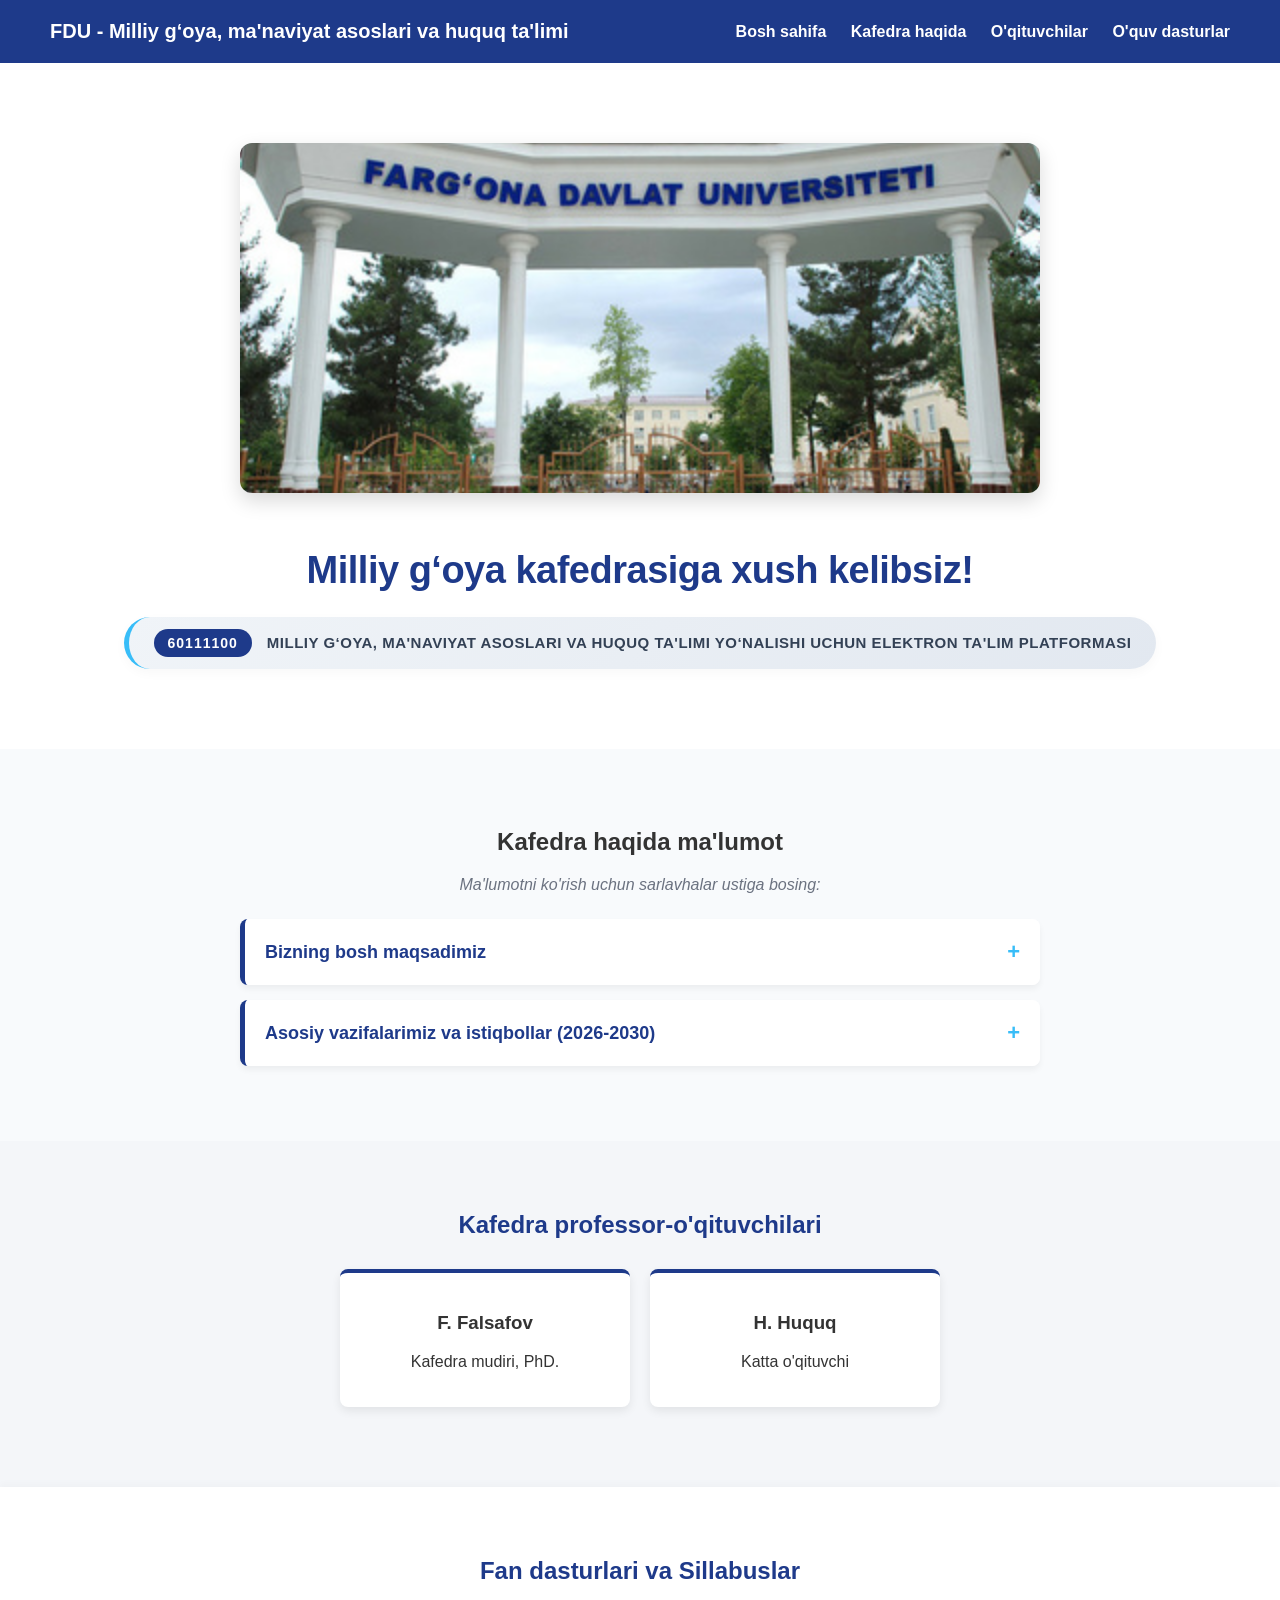
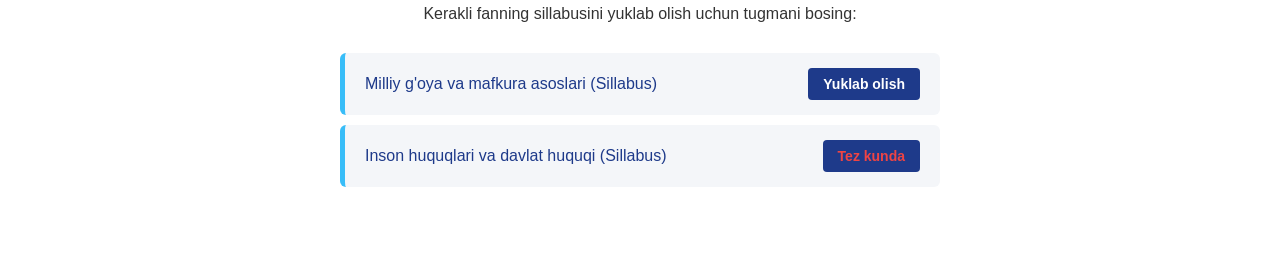
==== index.html @ 4820ffeb "Add files via upload" ====
<!DOCTYPE html>
<html lang="uz">
<head>
    <meta charset="UTF-8">
    <meta name="viewport" content="width=device-width, initial-scale=1.0">
    <title>Buxgalteriya hisobi va moliya kafedrasi</title>
    <link rel="stylesheet" href="style.css">
</head>
<body>

    <header>
        <div class="logo">FDU - Milliy g‘oya, ma'naviyat asoslari va huquq ta'limi</div>
        <nav>
            <a href="#home">Bosh sahifa</a>
            <a href="#about">Kafedra haqida</a>
            <a href="#teachers">O'qituvchilar</a>
            <a href="#syllabus">O'quv dasturlar</a>
        </nav>
    </header>

    <section id="home">
        <img src="bino.jpg" alt="Universitet binosi" class="banner-img">
        <h1>Milliy g‘oya kafedrasiga xush kelibsiz!</h1>
        <!-- Yozuvni go'zal qilish uchun yangi klasslar berdik -->
    <div class="platform-badge">
        <span class="code-number">60111100</span>
        <p class="platform-text">Milliy g‘oya, ma'naviyat asoslari va huquq ta'limi yo‘nalishi uchun elektron ta'lim platformasi</p>
    </div>
</section>
    <section id="about">
        <h2>Kafedra haqida ma'lumot</h2>
        <p class="instruction">Ma'lumotni ko'rish uchun sarlavhalar ustiga bosing:</p>
        
        <div class="accordion-container">
            <div class="accordion-item">
                <div class="accordion-header">Bizning bosh maqsadimiz <span>+</span></div>
                <div class="accordion-content">
                    <p>Buxgalteriya hisobi va moliya kafedrasi xalqaro standartlarga integratsiyalashuv va mehnat bozori talablariga javob beradigan raqobatbardosh kadrlar tayyorlashni ta'minlashni maqsad qilgan. O'quv jarayoni milliy va xalqaro moliyaviy hisobot standartlari (IFRS) talablariga muvofiq tashkil etiladi.</p>
                </div>
            </div>

            <div class="accordion-item">
                <div class="accordion-header">Asosiy vazifalarimiz va istiqbollar (2026-2030) <span>+</span></div>
                <div class="accordion-content">
                    <p>Kafedramiz 70410201 - Buxgalteriya hisobi mutaxassisligi bo'yicha o'quv jarayonini to'liq raqamlashtirish, barcha o'quv materiallari va topshiriqlarni HEMIS va LMS tizimlariga to'liq yuklashni ta'minlaydi. Shuningdek, o'quv rejalari dunyoning TOP-300 universitetlari tajribasi asosida modernizatsiya qilinadi.</p>
                </div>
            </div>
        </div>
    </section>

    <script>
        const headers = document.querySelectorAll('.accordion-header');
        
        headers.forEach(header => {
            header.addEventListener('click', function() {
                this.classList.toggle('active');
                const content = this.nextElementSibling;
                const span = this.querySelector('span');
                
                if (content.style.maxHeight) {
                    content.style.maxHeight = null;
                    span.textContent = '+';
                } else {
                    content.style.maxHeight = content.scrollHeight + "px";
                    span.textContent = '-';
                }
            });
        });
    </script>

    <section id="teachers">
        <h2>Kafedra professor-o'qituvchilari</h2>
        <div class="teacher-grid">
            <div class="teacher-card">
                <h3>F. Falsafov</h3>
                <p>Kafedra mudiri, PhD.</p>
            </div>
            <div class="teacher-card">
                <h3>H. Huquq</h3>
                <p>Katta o'qituvchi</p>
            </div>
        </div>
    </section>

    <section id="syllabus">
        <h2>Fan dasturlari va Sillabuslar</h2>
        <p>Kerakli fanning sillabusini yuklab olish uchun tugmani bosing:</p>
        
        <div class="syllabus-list">
            <div class="syllabus-item">
                <span>Milliy g'oya va mafkura asoslari (Sillabus)</span>
                <a href="docs/Mehnat daftarchasi yuritish qoidalari..pdf" download class="download-btn">Yuklab olish</a>
            </div>
            
            <div class="syllabus-item">
                <span>Inson huquqlari va davlat huquqi (Sillabus)</span>
                <a href="#" class="download-btn">Tez kunda</a>
            </div>
        </div>
    </section>

</body>
</html>
---- style.css ----
/* Umumiy sozlamalar */
body {
    font-family: 'Segoe UI', Tahoma, Geneva, Verdana, sans-serif;
    margin: 0;
    padding: 0;
    background-color: #f4f6f9;
    color: #333;
}

/* Yuqori menyu dizayni */
header {
    background-color: #1e3a8a; /* Universitetbop to'q ko'k rang */
    color: white;
    padding: 20px 50px;
    display: flex;
    justify-content: space-between;
    align-items: center;
}

header .logo {
    font-size: 20px;
    font-weight: bold;
}

header nav a {
    color: white;
    text-decoration: none;
    margin-left: 20px;
    font-weight: bold;
    transition: 0.3s;
}

header nav a:hover {
    color: #38bdf8; /* Sichqoncha ustiga kelganda och ko'k bo'ladi */
}

/* Asosiy banner qismi */
#home {
    text-align: center;
    padding: 80px 20px;
    background-color: #ffffff;
    box-shadow: 0 4px 6px rgba(0,0,0,0.05);
}

#home h1 {
    color: #1e3a8a;
    font-size: 36px;
    margin-bottom: 10px;
}

/* O'qituvchilar bo'limi */
#teachers {
    padding: 50px;
    text-align: center;
}

#teachers h2 {
    color: #1e3a8a;
    margin-bottom: 30px;
}

.teacher-grid {
    display: flex;
    justify-content: center;
    gap: 20px;
}

.teacher-card {
    background-color: white;
    padding: 20px;
    border-radius: 8px;
    width: 250px;
    box-shadow: 0 4px 10px rgba(0,0,0,0.08);
    border-top: 4px solid #1e3a8a; /* Kartaning tepasiga ko'k chiziq */
}/* Sillabuslar bo'limi dizayni */
#syllabus {
    padding: 50px;
    background-color: #ffffff;
    text-align: center;
    margin-top: 30px;
    box-shadow: 0 -4px 6px rgba(0,0,0,0.02);
}

#syllabus h2 {
    color: #1e3a8a;
}

.syllabus-list {
    max-width: 600px;
    margin: 30px auto;
    text-align: left;
}

.syllabus-item {
    background-color: #f4f6f9;
    padding: 15px 20px;
    margin-bottom: 10px;
    border-radius: 6px;
    display: flex;
    justify-content: space-between;
    align-items: center;
    border-left: 5px solid #38bdf8; /* Chap tarafiga och ko'k chiziq */
}

.syllabus-item span {
    font-weight: 500;
}

/* Yuklab olish tugmasi dizayni */
.download-btn {
    background-color: #1e3a8a;
    color: white;
    text-decoration: none;
    padding: 8px 15px;
    border-radius: 4px;
    font-size: 14px;
    font-weight: bold;
    transition: 0.3s;
}

.download-btn:hover {
    background-color: #38bdf8;
    color: #1e3a8a;
}/* Yuklab olish bo'limidagi matn rangini to'g'rilash */
.syllabus-item span {
    color: #1e3a8a; /* Matn rangini chiroyli to'q ko'k qiladi */
}

/* "Tez kunda" deb yozilgan havolani ham ko'rinadigan qilish */
.syllabus-item a[href="#"] {
    color: #ef4444; /* Uni qizil rangda ko'rsatadi */
    text-decoration: none;
    font-weight: bold;
}/* Banner rasmi dizayni */
.banner-img {
    width: 100%;
    max-width: 800px; /* Rasm kengligini chegaralaydi */
    height: 350px;
    object-fit: cover; /* Rasmni cho'zib yubormasdan chiroyli kesadi */
    border-radius: 12px; /* Burchaklarini yumaloq qiladi */
    margin-bottom: 20px;
    box-shadow: 0 8px 20px rgba(0, 0, 0, 0.15); /* Rasmga soya beradi */
}/* Ochilib chiquvchi blok dizayni */
#about {
    padding: 60px 20px;
    background-color: #f8fafc;
    text-align: center;
}

.instruction {
    color: #6b7280;
    margin-bottom: 25px;
    font-style: italic;
}

.accordion-container {
    max-width: 800px;
    margin: 0 auto;
    text-align: left;
}

.accordion-item {
    background-color: white;
    margin-bottom: 15px;
    border-radius: 8px;
    box-shadow: 0 4px 6px rgba(0, 0, 0, 0.05);
    overflow: hidden;
    border-left: 5px solid #1e3a8a;
}

.accordion-header {
    background-color: #ffffff;
    color: #1e3a8a;
    padding: 20px;
    font-size: 18px;
    font-weight: bold;
    cursor: pointer;
    display: flex;
    justify-content: space-between;
    align-items: center;
    transition: background 0.3s;
    user-select: none;
}

.accordion-header:hover {
    background-color: #f1f5f9;
}

.accordion-header span {
    font-size: 22px;
    color: #38bdf8;
    transition: 0.3s;
}

/* Berkinib turadigan kontent qismi */
.accordion-content {
    max-height: 0;
    overflow: hidden;
    transition: max-height 0.3s ease-out;
    background-color: #fcfdfe;
}

.accordion-content p {
    padding: 0 20px 20px 20px;
    margin: 0;
    line-height: 1.6;
    color: #4b5563;
}/* "Xush kelibsiz" sarlavhasi dizayni */
#home h1 {
    font-family: 'Segoe UI', Roboto, sans-serif;
    color: #1e3a8a;
    font-size: 38px;
    font-weight: 800;
    margin-bottom: 25px;
    letter-spacing: -0.5px; /* Harflarni bir-biriga yaqinroq va nafis qiladi */
}

/* Yangi zamonaviy blok (Badge) dizayni */
.platform-badge {
    background: linear-gradient(135deg, #f0f4f8 0%, #e2e8f0 100%);
    border-left: 5px solid #38bdf8; /* Och ko'k urg'u chizig'i */
    display: inline-flex;
    align-items: center;
    justify-content: center;
    gap: 15px;
    padding: 12px 25px;
    border-radius: 30px; /* Yumaloq chiroyli kapsula shakli */
    max-width: 85%;
    margin: 0 auto;
    box-shadow: 0 4px 12px rgba(0, 0, 0, 0.03);
}

/* Yo'nalish kodi (60111100) uchun chiroyli ko'k quticha */
.code-number {
    background-color: #1e3a8a;
    color: white;
    font-weight: bold;
    padding: 6px 14px;
    border-radius: 20px;
    font-size: 14px;
    letter-spacing: 1px;
}

/* Asosiy matn shrifti va dizayni */
.platform-text {
    margin: 0;
    color: #334155;
    font-size: 15px;
    font-weight: 600;
    text-transform: uppercase; /* Harflarni tartibli katta qiladi */
    letter-spacing: 0.5px;
    line-height: 1.4;
    text-align: left;
}
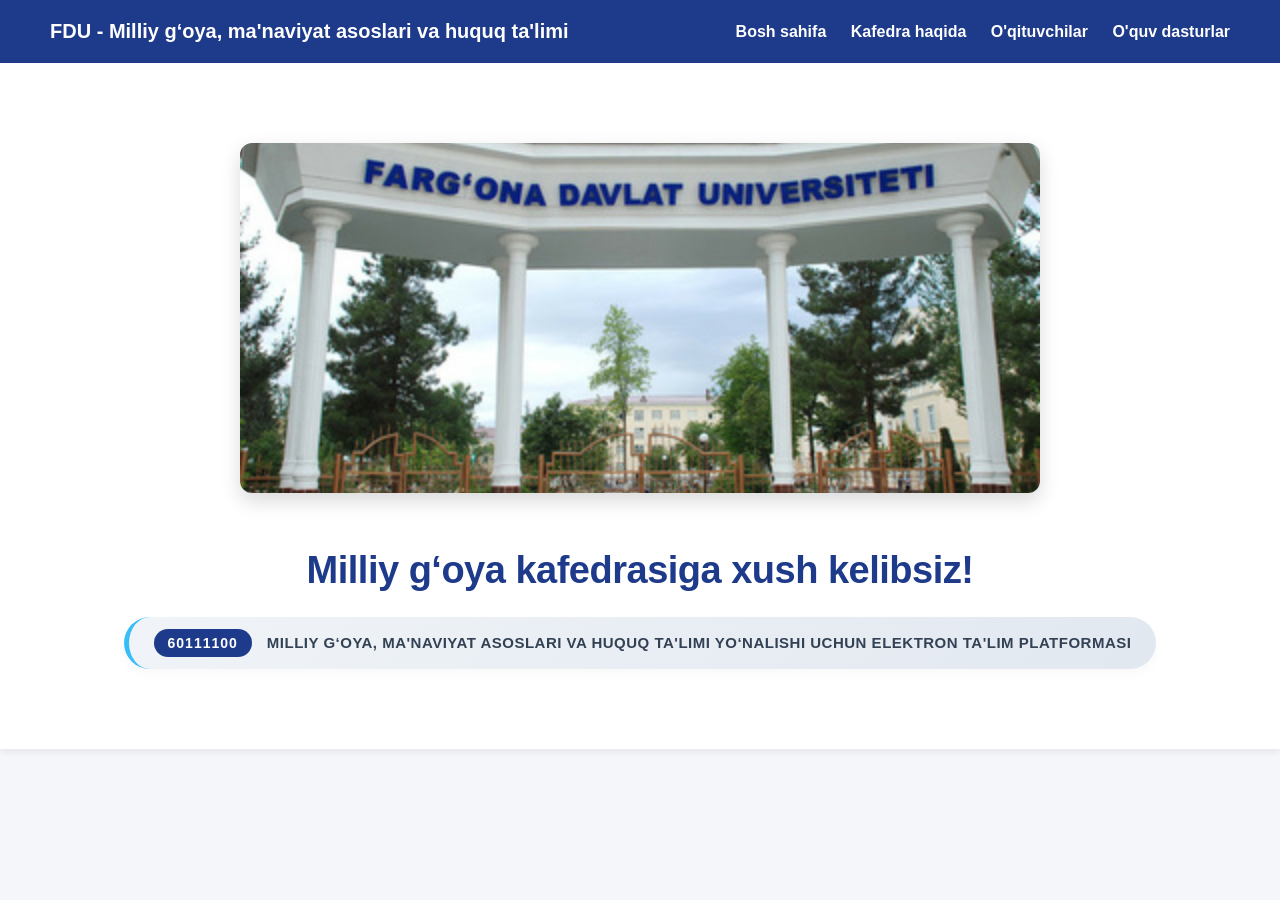
==== commit 5741255f: "Add files via upload" ====
--- a/index.html
+++ b/index.html
@@ -3,7 +3,7 @@
 <head>
     <meta charset="UTF-8">
     <meta name="viewport" content="width=device-width, initial-scale=1.0">
-    <title>Buxgalteriya hisobi va moliya kafedrasi</title>
+    <title>Milliy g‘oya kafedrasi</title>
     <link rel="stylesheet" href="style.css">
 </head>
 <body>
@@ -12,8 +12,8 @@
         <div class="logo">FDU - Milliy g‘oya, ma'naviyat asoslari va huquq ta'limi</div>
         <nav>
             <a href="#home">Bosh sahifa</a>
-            <a href="#about">Kafedra haqida</a>
-            <a href="#teachers">O'qituvchilar</a>
+            <a href="about.html" target="_blank">Kafedra haqida</a>
+            <a href="teachers.html" target="_blank">O'qituvchilar</a>
             <a href="#syllabus">O'quv dasturlar</a>
         </nav>
     </header>
@@ -26,78 +26,3 @@
         <span class="code-number">60111100</span>
         <p class="platform-text">Milliy g‘oya, ma'naviyat asoslari va huquq ta'limi yo‘nalishi uchun elektron ta'lim platformasi</p>
     </div>
-</section>
-    <section id="about">
-        <h2>Kafedra haqida ma'lumot</h2>
-        <p class="instruction">Ma'lumotni ko'rish uchun sarlavhalar ustiga bosing:</p>
-        
-        <div class="accordion-container">
-            <div class="accordion-item">
-                <div class="accordion-header">Bizning bosh maqsadimiz <span>+</span></div>
-                <div class="accordion-content">
-                    <p>Buxgalteriya hisobi va moliya kafedrasi xalqaro standartlarga integratsiyalashuv va mehnat bozori talablariga javob beradigan raqobatbardosh kadrlar tayyorlashni ta'minlashni maqsad qilgan. O'quv jarayoni milliy va xalqaro moliyaviy hisobot standartlari (IFRS) talablariga muvofiq tashkil etiladi.</p>
-                </div>
-            </div>
-
-            <div class="accordion-item">
-                <div class="accordion-header">Asosiy vazifalarimiz va istiqbollar (2026-2030) <span>+</span></div>
-                <div class="accordion-content">
-                    <p>Kafedramiz 70410201 - Buxgalteriya hisobi mutaxassisligi bo'yicha o'quv jarayonini to'liq raqamlashtirish, barcha o'quv materiallari va topshiriqlarni HEMIS va LMS tizimlariga to'liq yuklashni ta'minlaydi. Shuningdek, o'quv rejalari dunyoning TOP-300 universitetlari tajribasi asosida modernizatsiya qilinadi.</p>
-                </div>
-            </div>
-        </div>
-    </section>
-
-    <script>
-        const headers = document.querySelectorAll('.accordion-header');
-        
-        headers.forEach(header => {
-            header.addEventListener('click', function() {
-                this.classList.toggle('active');
-                const content = this.nextElementSibling;
-                const span = this.querySelector('span');
-                
-                if (content.style.maxHeight) {
-                    content.style.maxHeight = null;
-                    span.textContent = '+';
-                } else {
-                    content.style.maxHeight = content.scrollHeight + "px";
-                    span.textContent = '-';
-                }
-            });
-        });
-    </script>
-
-    <section id="teachers">
-        <h2>Kafedra professor-o'qituvchilari</h2>
-        <div class="teacher-grid">
-            <div class="teacher-card">
-                <h3>F. Falsafov</h3>
-                <p>Kafedra mudiri, PhD.</p>
-            </div>
-            <div class="teacher-card">
-                <h3>H. Huquq</h3>
-                <p>Katta o'qituvchi</p>
-            </div>
-        </div>
-    </section>
-
-    <section id="syllabus">
-        <h2>Fan dasturlari va Sillabuslar</h2>
-        <p>Kerakli fanning sillabusini yuklab olish uchun tugmani bosing:</p>
-        
-        <div class="syllabus-list">
-            <div class="syllabus-item">
-                <span>Milliy g'oya va mafkura asoslari (Sillabus)</span>
-                <a href="docs/Mehnat daftarchasi yuritish qoidalari..pdf" download class="download-btn">Yuklab olish</a>
-            </div>
-            
-            <div class="syllabus-item">
-                <span>Inson huquqlari va davlat huquqi (Sillabus)</span>
-                <a href="#" class="download-btn">Tez kunda</a>
-            </div>
-        </div>
-    </section>
-
-</body>
-</html>
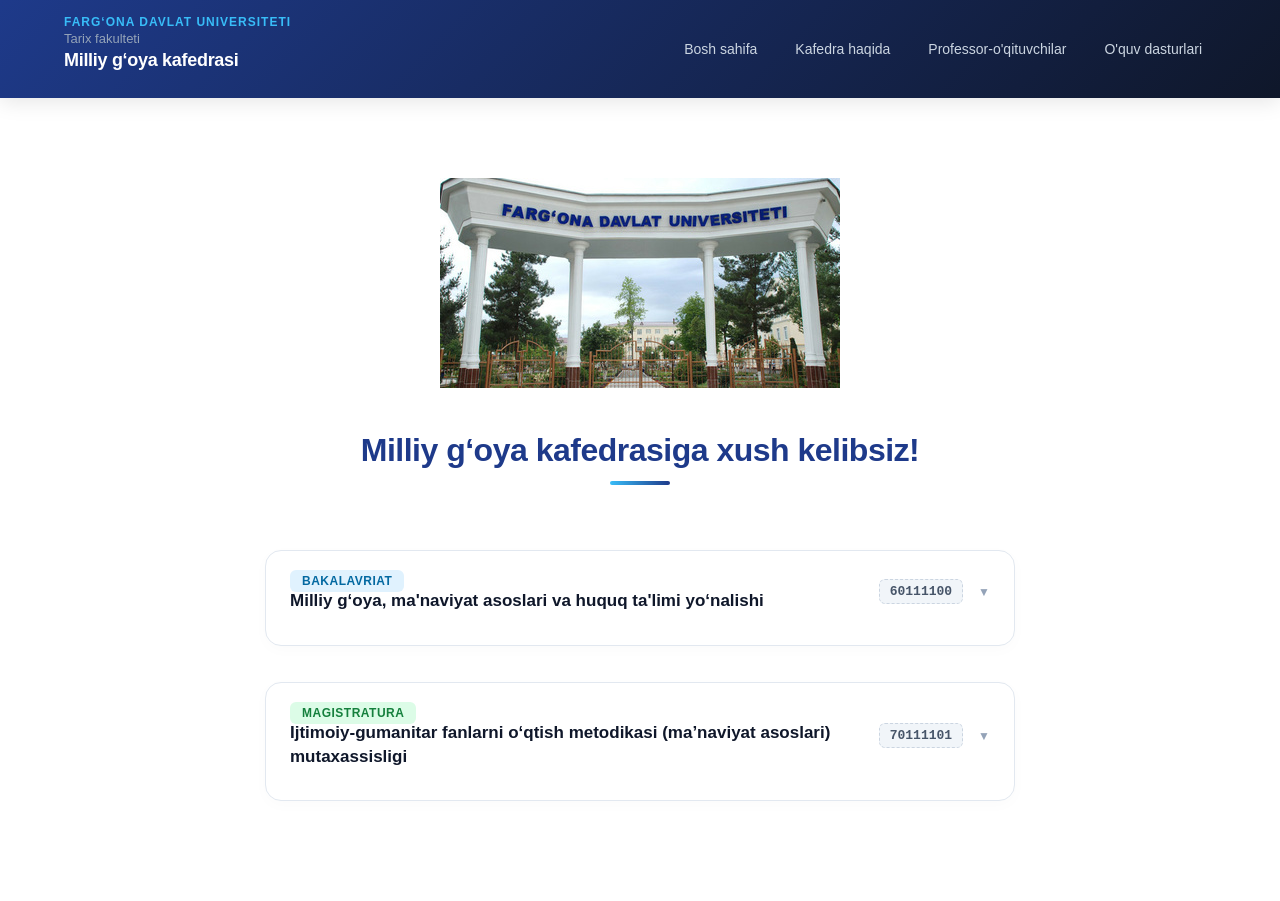
==== commit 2cdf8f47: "Add files via upload" ====
--- a/index.html
+++ b/index.html
@@ -9,20 +9,128 @@
 <body>
 
     <header>
-        <div class="logo">FDU - Milliy g‘oya, ma'naviyat asoslari va huquq ta'limi</div>
+        <div class="logo-area">
+            <span class="univ-name">Farg‘ona davlat universiteti</span>
+            <span class="faculty-name">Tarix fakulteti</span>
+            <h1 class="dept-name">Milliy g‘oya kafedrasi</h1>
+        </div>
+
         <nav>
-            <a href="#home">Bosh sahifa</a>
-            <a href="about.html" target="_blank">Kafedra haqida</a>
-            <a href="teachers.html" target="_blank">O'qituvchilar</a>
-            <a href="#syllabus">O'quv dasturlar</a>
+            <a href="index.html">Bosh sahifa</a>
+            <a href="about.html">Kafedra haqida</a>
+            <a href="teachers.html">Professor-o'qituvchilar</a>
+            <a href="#syllabus">O'quv dasturlari</a>
         </nav>
     </header>
 
     <section id="home">
-        <img src="bino.jpg" alt="Universitet binosi" class="banner-img">
-        <h1>Milliy g‘oya kafedrasiga xush kelibsiz!</h1>
-        <!-- Yozuvni go'zal qilish uchun yangi klasslar berdik -->
-    <div class="platform-badge">
-        <span class="code-number">60111100</span>
-        <p class="platform-text">Milliy g‘oya, ma'naviyat asoslari va huquq ta'limi yo‘nalishi uchun elektron ta'lim platformasi</p>
-    </div>
+        <div id="hero">
+            <img src="bino.jpg" alt="Universitet binosi" class="banner-img">
+        </div>
+
+        <div class="welcome-section">
+            <h2>Milliy g‘oya kafedrasiga xush kelibsiz!</h2>
+            
+            <div class="program-grid">
+                
+                <div class="program-card">
+                    <div class="program-header" onclick="toggleProgram('bakalavr-content', this)">
+                        <div>
+                            <span class="program-badge bachelor">Bakalavriat</span>
+                            <h3 class="program-title">Milliy g‘oya, ma'naviyat asoslari va huquq ta'limi yo‘nalishi</h3>
+                        </div>
+                        <div class="right-area">
+                            <span class="program-code">60111100</span>
+                            <span class="arrow">▼</span>
+                        </div>
+                    </div>
+                    
+                    <div id="bakalavr-content" class="accordion-content">
+                        <div class="sub-menu-grid">
+                            <a href="docs/malaka_bakalavr.pdf" target="_blank" class="sub-menu-item">
+                                <span class="icon">📋</span>
+                                <div>
+                                    <h4>Malaka talablari</h4>
+                                    <p>Yo'nalishning rasmiy davlat standartlari</p>
+                                </div>
+                            </a>
+                            <a href="docs/reja_bakalavr.pdf" target="_blank" class="sub-menu-item">
+                                <span class="icon">📅</span>
+                                <div>
+                                    <h4>O‘quv rejalar</h4>
+                                    <p>Semestrlar bo'yicha fanlar taqsimoti</p>
+                                </div>
+                            </a>
+                            <a href="docs/dastur_bakalavr.pdf" target="_blank" class="sub-menu-item">
+                                <span class="icon">📚</span>
+                                <div>
+                                    <h4>O‘quv dasturlari</h4>
+                                    <p>Fanlarning sillabuslari va mundarijasi</p>
+                                </div>
+                            </a>
+                        </div>
+                    </div>
+                </div>
+
+                <div class="program-card">
+                    <div class="program-header" onclick="toggleProgram('magistr-content', this)">
+                        <div>
+                            <span class="program-badge master">Magistratura</span>
+                            <h3 class="program-title">Ijtimoiy-gumanitar fanlarni o‘qtish metodikasi (ma’naviyat asoslari) mutaxassisligi</h3>
+                        </div>
+                        <div class="right-area">
+                            <span class="program-code">70111101</span>
+                            <span class="arrow">▼</span>
+                        </div>
+                    </div>
+                    
+                    <div id="magistr-content" class="accordion-content">
+                        <div class="sub-menu-grid">
+                            <a href="docs/malaka_magistr.pdf" target="_blank" class="sub-menu-item">
+                                <span class="icon">📋</span>
+                                <div>
+                                    <h4>Malaka talablari</h4>
+                                    <p>Magistratura mutaxassislik talablari</p>
+                                </div>
+                            </a>
+                            <a href="docs/reja_magistr.pdf" target="_blank" class="sub-menu-item">
+                                <span class="icon">📅</span>
+                                <div>
+                                    <h4>O‘quv rejalar</h4>
+                                    <p>Ilmiy va o'quv rejalari majmuasi</p>
+                                </div>
+                            </a>
+                            <a href="docs/dastur_magistr.pdf" target="_blank" class="sub-menu-item">
+                                <span class="icon">📚</span>
+                                <div>
+                                    <h4>O‘quv dasturlari</h4>
+                                    <p>Mutaxassislik fanlari dasturlari</p>
+                                </div>
+                            </a>
+                        </div>
+                    </div>
+                </div>
+
+            </div> </div> </section> <script>
+        function toggleProgram(contentId, headerElement) {
+            const content = document.getElementById(contentId);
+            const card = headerElement.parentElement;
+            const arrow = headerElement.querySelector('.arrow');
+            
+            // Faol klasni o'zgartirish
+            card.classList.toggle('active');
+            
+            if (card.classList.contains('active')) {
+                // Ichidagi tugmalarning haqiqiy balandligini o'lchab ochadi
+                content.style.maxHeight = content.scrollHeight + "px";
+                arrow.style.transform = "rotate(180deg)";
+            } else {
+                // Yopilganda balandlikni nol qiladi
+                content.style.maxHeight = "0";
+                arrow.style.transform = "rotate(0deg)";
+            }
+        }
+    </script>
+
+</body>
+</html>
--- a/style.css
+++ b/style.css
@@ -8,30 +8,68 @@
 }
 
 /* Yuqori menyu dizayni */
+/* 2. Header va Navigatsiya Menyusi (Yangilangan) */
 header {
-    background-color: #1e3a8a; /* Universitetbop to'q ko'k rang */
-    color: white;
-    padding: 20px 50px;
+    background: linear-gradient(135deg, #1e3a8a 0%, #0f172a 100%);
+    padding: 15px 5%;
+    position: sticky;
+    top: 0;
+    z-index: 1000;
+    box-shadow: 0 4px 20px rgba(0, 0, 0, 0.1);
     display: flex;
     justify-content: space-between;
     align-items: center;
 }
 
-header .logo {
-    font-size: 20px;
-    font-weight: bold;
+/* Chap tomondagi akademik matnlar bloki */
+.logo-area {
+    display: flex;
+    flex-direction: column;
+    gap: 2px;
+}
+
+.univ-name {
+    color: #38bdf8; /* Och havorang urg'u */
+    font-size: 12px;
+    text-transform: uppercase;
+    letter-spacing: 1px;
+    font-weight: 600;
+}
+
+.faculty-name {
+    color: #94a3b8;
+    font-size: 13px;
+    font-weight: 400;
+}
+
+header h1.dept-name {
+    color: #ffffff;
+    font-size: 18px;
+    font-weight: 700;
+    margin-top: 2px;
+    letter-spacing: -0.3px;
+}
+
+/* O'ng tomondagi menyu tugmalari */
+header nav {
+    display: flex;
+    gap: 10px;
 }
 
 header nav a {
-    color: white;
+    color: #cbd5e1;
     text-decoration: none;
-    margin-left: 20px;
-    font-weight: bold;
-    transition: 0.3s;
+    font-weight: 500;
+    font-size: 14px;
+    transition: all 0.3s ease;
+    padding: 8px 14px;
+    border-radius: 6px;
+    white-space: nowrap; /* Yozuvlar ikki qatorga bo'linib ketmasligi uchun */
 }
 
 header nav a:hover {
-    color: #38bdf8; /* Sichqoncha ustiga kelganda och ko'k bo'ladi */
+    color: #ffffff;
+    background-color: rgba(255, 255, 255, 0.1);
 }
 
 /* Asosiy banner qismi */
@@ -131,20 +169,26 @@
     color: #ef4444; /* Uni qizil rangda ko'rsatadi */
     text-decoration: none;
     font-weight: bold;
-}/* Banner rasmi dizayni */
-.banner-img {
+/* --- Rasm va Banner Qismi --- */
+#hero {
+    max-width: 1000px;
+    margin: 40px auto 20px auto; /* Tepadagi menyudan va pastdagi matndan chiroyli masofa */
+    padding: 0 20px;
+    text-align: center;
+}
+
+#hero img {
     width: 100%;
-    max-width: 800px; /* Rasm kengligini chegaralaydi */
-    height: 350px;
-    object-fit: cover; /* Rasmni cho'zib yubormasdan chiroyli kesadi */
-    border-radius: 12px; /* Burchaklarini yumaloq qiladi */
-    margin-bottom: 20px;
-    box-shadow: 0 8px 20px rgba(0, 0, 0, 0.15); /* Rasmga soya beradi */
-}/* Ochilib chiquvchi blok dizayni */
-#about {
-    padding: 60px 20px;
-    background-color: #f8fafc;
-    text-align: center;
+    max-height: 400px; /* Rasmni juda katta bo'lib ketishidan saqlaydi */
+    object-fit: cover; /* Rasmni cho'zib yubormasdan, chiroyli kesib joylashtiradi */
+    border-radius: 16px; /* Burchaklarini zamonaviy yumaloq qiladi */
+    box-shadow: 0 10px 25px rgba(15, 23, 42, 0.08); /* Atrofiga muloyim professional soya beradi */
+    transition: transform 0.3s ease;
+}
+
+#hero img:hover {
+    transform: scale(1.01); /* Sichqoncha kelganda rasm salgina kattalashadi */
+}
 }
 
 .instruction {
@@ -251,4 +295,394 @@
     letter-spacing: 0.5px;
     line-height: 1.4;
     text-align: left;
+}/* Akkordeon ichidagi raqamlangan ro'yxat dizayni */
+.task-list {
+    padding-left: 20px;
+    padding-bottom: 20px;
+    margin: 0;
+    color: #4b5563;
+}
+
+.task-list li {
+    margin-bottom: 10px; /* Qatorlar orasidagi masofa */
+    line-height: 1.5;
+    font-size: 15px;
+}
+
+.task-list li::marker {
+    color: #1e3a8a; /* Raqamlarning rangini to'q ko'k qiladi */
+    font-weight: bold;
+}/* O'qituvchilar blokining ichki dizayni */
+.teacher-grid {
+    display: flex;
+    flex-wrap: wrap;
+    gap: 20px;
+    justify-content: center;
+}
+
+.teacher-card {
+    background-color: #f8fafc;
+    border: 1px solid #e2e8f0;
+    border-radius: 10px;
+    padding: 20px;
+    width: 220px;
+    text-align: center;
+    box-shadow: 0 2px 5px rgba(0,0,0,0.02);
+    transition: transform 0.2s;
+}
+
+.teacher-card:hover {
+    transform: translateY(-5px); /* Sichqoncha kelganda ozgina tepaga ko'tariladi */
+    border-color: #38bdf8;
+}
+
+.teacher-avatar {
+    font-size: 40px;
+    margin-bottom: 10px;
+}
+
+.teacher-card h3 {
+    margin: 10px 0 5px 0;
+    color: #1e3a8a;
+    font-size: 18px;
+}
+
+.role {
+    margin: 0;
+    font-weight: bold;
+    color: #334155;
+    font-size: 14px;
+}
+
+.degree {
+    margin: 5px 0 0 0;
+    color: #64748b;
+    font-size: 13px;
+}/* --- Bakalavr va Magistr bloklari tizimi --- */
+.edu-stages-container {
+    display: flex;
+    flex-direction: column;
+    gap: 20px; /* Ikki blok orasidagi masofa */
+    align-items: center;
+    margin-top: 25px;
+}
+
+.stage-card {
+    display: flex;
+    align-items: center;
+    gap: 15px;
+    background-color: #ffffff;
+    padding: 10px 20px;
+    border-radius: 50px;
+    border: 1px solid #e2e8f0;
+    box-shadow: 0 4px 10px rgba(0, 0, 0, 0.02);
+    width: 100%;
+    max-width: 850px;
+}
+
+/* --- Professional Yo'nalishlar Dizayni --- */
+.program-grid {
+    display: flex;
+    flex-direction: column;
+    gap: 16px;
+    max-width: 750px;
+    margin: 30px auto 0 auto;
+}
+
+.program-card {
+    background: #ffffff;
+    border: 1px solid #e2e8f0;
+    border-radius: 12px;
+    padding: 20px 24px;
+    text-align: left; /* Matnni chapdan tekislaydi, bu o'qishni osonlashtiradi */
+    box-shadow: 0 4px 6px -1px rgba(15, 23, 42, 0.03);
+    transition: all 0.3s cubic-bezier(0.4, 0, 0.2, 1);
+}
+
+/* Sichqoncha kelgandagi nozik effekt */
+.program-card:hover {
+    transform: translateX(4px); /* O'ngga biroz jilb saytni jonli ko'rsatadi */
+    border-color: #38bdf8;
+    box-shadow: 0 10px 20px -5px rgba(15, 23, 42, 0.06);
+}
+
+.program-header {
+    display: flex;
+    justify-content: space-between;
+    align-items: center;
+    margin-bottom: 12px;
+}
+
+/* Nishonchalar (Badges) */
+.program-badge {
+    padding: 4px 12px;
+    border-radius: 6px;
+    font-size: 12px;
+    font-weight: 700;
+    text-transform: uppercase;
+    letter-spacing: 0.5px;
+}
+
+.program-badge.bachelor {
+    background-color: #e0f2fe;
+    color: #0369a1;
+}
+
+.program-badge.master {
+    background-color: #dcfce7;
+    color: #15803d;
+}
+
+/* Shaffof va chiroyli yo'nalish kodi */
+.program-code {
+    font-family: monospace; /* Kodlar uchun maxsus shrift */
+    background-color: #f1f5f9;
+    color: #475569;
+    padding: 4px 10px;
+    border-radius: 6px;
+    font-size: 13px;
+    font-weight: 600;
+    border: 1px dashed #cbd5e1;
+}
+
+/* Yo'nalish nomi */
+.program-title {
+    color: #0f172a;
+    font-size: 17px;
+    font-weight: 600;
+    line-height: 1.4;
+    margin: 0;
+}/* --- Yo'nalishlar ichidagi yangi menyu dizayni --- */
+.program-card.accordion-item {
+    padding: 0; /* Ichki kontent silliq ochilishi uchun chetlarini tozalaymiz */
+    cursor: pointer;
+}
+
+.program-header.accordion-header {
+    padding: 24px;
+    display: flex;
+    justify-content: space-between;
+    align-items: center;
+    width: 100%;
+}
+
+.right-area {
+    display: flex;
+    align-items: center;
+    gap: 15px;
+}
+
+.arrow {
+    color: #94a3b8;
+    font-size: 12px;
+    transition: transform 0.3s ease;
+}
+
+/* Kartochka ochilganda strelkani tepaga qaratadi */
+.accordion-item.active .arrow {
+    transform: rotate(180deg);
+    color: #1e3a8a;
+}
+
+/* Ichki hujjatlar joylashuvi (Grid) */
+.sub-menu-grid {
+    display: grid;
+    grid-template-columns: repeat(auto-fit, minmax(200px, 1fr));
+    gap: 15px;
+    padding: 0 24px 24px 24px; /* Faqat ochilganda ko'rinadigan chiroyli masofalar */
+    background-color: #f8fafc; /* Och kulrang ichki fon */
+}
+
+/* Ichki tugmalar (Hujjat havolalari) */
+.sub-menu-item {
+    background: #ffffff;
+    border: 1px solid #e2e8f0;
+    border-radius: 10px;
+    padding: 14px 18px;
+    display: flex;
+    align-items: center;
+    gap: 12px;
+    text-decoration: none;
+    transition: all 0.2s ease;
+}
+
+.sub-menu-item:hover {
+    border-color: #38bdf8;
+    background-color: #f0fdfa; /* Yengil och yashil-havorang effekt */
+    transform: translateY(-2px);
+    box-shadow: 0 4px 12px rgba(0, 0, 0, 0.05);
+}
+
+.sub-menu-item .icon {
+    font-size: 24px;
+    background: #f1f5f9;
+    padding: 8px;
+    border-radius: 8px;
+}
+
+.sub-menu-item h4 {
+    margin: 0;
+    color: #1e3a8a;
+    font-size: 14px;
+    font-weight: 600;
+}
+
+.sub-menu-item p {
+    margin: 2px 0 0 0;
+    color: #64748b;
+    font-size: 11px;
+    padding: 0; /* Eski p uslublarini bekor qiladi */
+}/* Mana shu kod yo'nalishlar kartochkasi silliq ochilishi uchun shart: */
+.accordion-content {
+    max-height: 0;
+    overflow: hidden;
+    transition: max-height 0.3s ease-out; /* Silliq pastga tushish effekti */
+}/* --- 1. Xush kelibsiz sarlavhasi dizayni --- */
+.welcome-section h2 {
+    color: #1e3a8a; /* Milliy to'q ko'k rang */
+    font-size: 32px;
+    font-weight: 800;
+    text-align: center;
+    margin-top: 40px;
+    margin-bottom: 35px;
+    letter-spacing: -0.5px;
+    position: relative;
+    display: inline-block;
+    width: 100%;
+}
+
+/* Sarlavha tagidagi chiroyli mitti chiziqcha */
+.welcome-section h2::after {
+    content: '';
+    display: block;
+    width: 60px;
+    height: 4px;
+    background: linear-gradient(90deg, #38bdf8, #1e3a8a);
+    margin: 12px auto 0 auto;
+    border-radius: 2px;
+}
+
+/* --- 2. Qisilib qolgan ichki menyuni havodor qilish --- */
+.program-card {
+    background: #ffffff;
+    border: 1px solid #e2e8f0;
+    border-radius: 16px; /* Burchaklari yanada silliq */
+    margin-bottom: 20px;
+    box-shadow: 0 4px 15px rgba(15, 23, 42, 0.02);
+    overflow: hidden;
+}
+
+.sub-menu-grid {
+    display: grid;
+    grid-template-columns: repeat(auto-fit, minmax(220px, 1fr)); /* Bloklar kengligi kengaytirildi */
+    gap: 20px; /* Bloklar orasidagi masofa ochildi */
+    padding: 24px 30px 30px 30px; /* Chetlaridan keng joy tashlandi */
+    background-color: #f8fafc; /* Toza va yengil fon */
+    border-top: 1px solid #f1f5f9;
+}
+
+.sub-menu-item {
+    background: #ffffff;
+    border: 1px solid #e2e8f0;
+    border-radius: 12px;
+    padding: 20px 18px; /* Ichki havo ko'paytirildi */
+    display: flex;
+    align-items: center;
+    gap: 15px;
+    text-decoration: none;
+    transition: all 0.25s ease;
+}
+
+/* Sichqoncha kelganda nafis reaksiya */
+.sub-menu-item:hover {
+    border-color: #38bdf8;
+    background-color: #f0fdfa; 
+    transform: translateY(-3px); /* Bir oz tepaga ko'tariladi */
+    box-shadow: 0 8px 20px rgba(15, 23, 42, 0.06);
+}
+
+.sub-menu-item .icon {
+    font-size: 26px;
+    background: #f1f5f9;
+    padding: 10px;
+    border-radius: 10px;
+    display: flex;
+    align-items: center;
+    justify-content: center;
+}
+
+.sub-menu-item h4 {
+    margin: 0;
+    color: #1e3a8a;
+    font-size: 15px;
+    font-weight: 700;
+}
+
+.sub-menu-item p {
+    margin: 4px 0 0 0;
+    color: #64748b;
+    font-size: 12px;
+    line-height: 1.3;
+}/* --- Ichki bo'limlarni bitta qatorga chiroyli tekislash --- */
+.sub-menu-grid {
+    display: flex;
+    flex-direction: row; /* Elementlarni majburiy bitta qatorga tizadi */
+    justify-content: space-between; /* Bloklar orasini teng ochadi */
+    gap: 15px; /* Bloklar orasidagi masofa */
+    padding: 20px 24px 24px 24px;
+    background-color: #f8fafc;
+    border-top: 1px solid #e2e8f0;
+}
+
+/* Ichidagi har bir tugma (Card) dizayni */
+.sub-menu-item {
+    flex: 1; /* Hamma tugmalar bir xil teng kenglikda bo'ladi */
+    background: #ffffff;
+    border: 1px solid #e2e8f0;
+    border-radius: 12px;
+    padding: 16px 14px;
+    display: flex;
+    align-items: center;
+    gap: 12px;
+    text-decoration: none;
+    transition: all 0.25s ease;
+    min-width: 0; /* Matnlar sig'may qolib chetga chiqib ketmasligi uchun */
+}
+
+/* Sichqoncha kelganda nafis effekt */
+.sub-menu-item:hover {
+    border-color: #38bdf8;
+    background-color: #f0fdfa;
+    transform: translateY(-3px);
+    box-shadow: 0 6px 15px rgba(15, 23, 42, 0.05);
+}
+
+.sub-menu-item .icon {
+    font-size: 24px;
+    background: #f1f5f9;
+    padding: 8px;
+    border-radius: 8px;
+    flex-shrink: 0; /* Ikonka siqilib qolmasligi uchun */
+}
+
+.sub-menu-item h4 {
+    margin: 0;
+    color: #1e3a8a;
+    font-size: 14px;
+    font-weight: 700;
+    white-space: nowrap; /* Yozuv bitta qatorda tursin */
+}
+
+.sub-menu-item p {
+    margin: 2px 0 0 0;
+    color: #64748b;
+    font-size: 11px;
+    line-height: 1.2;
+}
+
+/* --- Mobil telefonlar uchun moslashuvchanlik (Responsive) --- */
+@media (max-width: 768px) {
+    .sub-menu-grid {
+        flex-direction: column; /* Telefonlarda rasmda turgandek qulay pastma-past tushadi */
+    }
 }
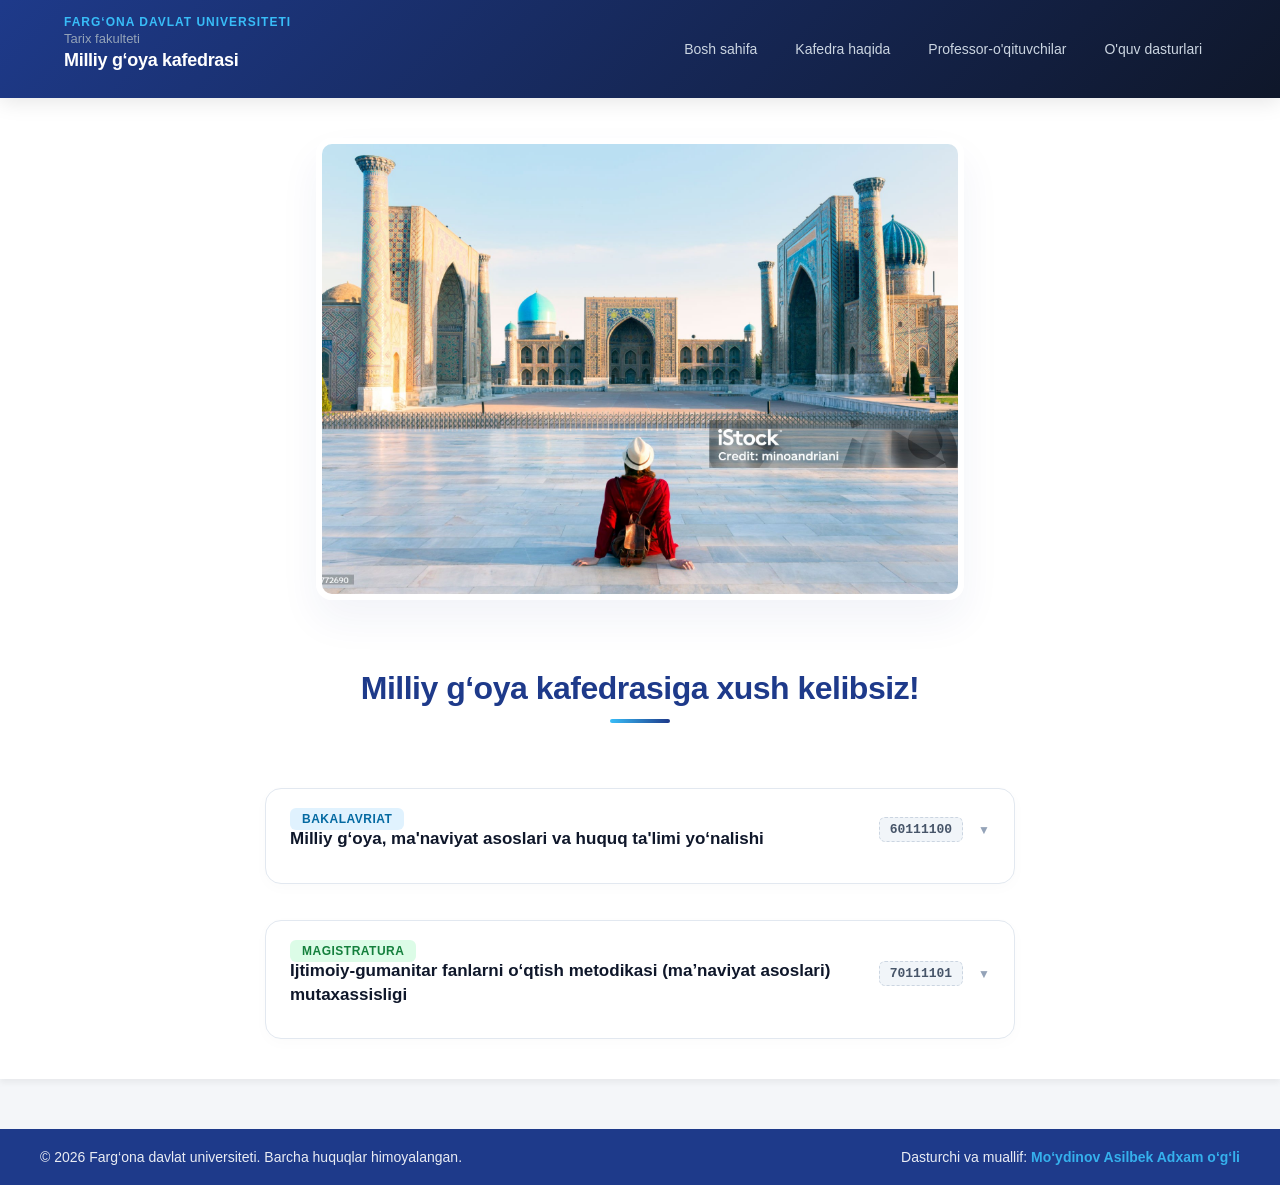
==== commit fda8de79: "Add files via upload" ====
--- a/index.html
+++ b/index.html
@@ -128,9 +128,17 @@
                 // Yopilganda balandlikni nol qiladi
                 content.style.maxHeight = "0";
                 arrow.style.transform = "rotate(0deg)";
-            }
-        }
-    </script>
+           }
+}
+</script>
+
+<!-- --- SAYTNING ENG PASTKI MUALLIF QISMI (FOOTER) --- -->
+<footer class="site-footer">
+    <div class="footer-container">
+        <p class="copyright">&copy; 2026 Farg‘ona davlat universiteti. Barcha huquqlar himoyalangan.</p>
+        <p class="developer">Dasturchi va muallif: <a href="Mo‘ydinov Asilbek Adxam o‘g‘li" target="_blank">Mo‘ydinov Asilbek Adxam o‘g‘li</a></p>
+    </div>
+</footer>
 
 </body>
 </html>
--- a/style.css
+++ b/style.css
@@ -685,4 +685,94 @@
     .sub-menu-grid {
         flex-direction: column; /* Telefonlarda rasmda turgandek qulay pastma-past tushadi */
     }
+}/* --- Qahramon (Banner) qismini ilmiy va ixcham qilish --- */
+#home {
+    background-color: #ffffff; /* Oq fon ko'proq bo'lishi uchun */
+    padding-top: 40px;
+    padding-bottom: 20px;
+    display: flex;
+    flex-direction: column;
+    align-items: center; /* Rasmni shundoq markazga tekislaydi */
+}
+
+.banner-img {
+    width: 85%; /* Rasmni chetlardan qisib, ixcham qiladi */
+    max-width: 900px; /* Katta ekranlarda ham me'yordan oshib ketmaydi */
+    height: 380px; /* Balandligi me'yorlashtirildi */
+    object-fit: cover; /* Rasm sifati buzilmasdan joylashadi */
+    border-radius: 12px; /* Burchaklari nafis silliq */
+    border: 4px solid #ffffff; /* Rasm atrofida oq ramka */
+    box-shadow: 0 10px 30px rgba(30, 58, 138, 0.08); /* Nafis ilmiy to'q ko'k soya */
+    margin: 0 auto 25px auto;
+    display: block;
+    transition: all 0.3s ease;
+}
+
+/* Sichqoncha rasmga kelganda olijanob salobat beradi */
+.banner-img:hover {
+    transform: scale(1.01);
+    box-shadow: 0 15px 35px rgba(30, 58, 138, 0.12);
+}/* --- Yangi Milliy-Akademik Banner Dizayni --- */
+.banner-img {
+    width: 90%; /* Kengligi biroz oshirildi, rasm mazmuni yaxshi ko'rinishi uchun */
+    max-width: 1100px;
+    height: 450px; /* Rasmdagi madrasalar to'liq va salobatli ko'rinishi uchun balandlik moslandi */
+    object-fit: cover;
+    object-position: center 60%; /* Diqqat markazini binolar va gumbazlarga qaratadi */
+    border-radius: 16px; /* Yanada silliq burchaklar */
+    border: 6px solid #ffffff; /* Oq akademik ramka */
+    box-shadow: 0 20px 40px rgba(30, 58, 138, 0.06); /* Muloyim ko'k-kulrang soya */
+    margin: 0 auto 30px auto;
+    display: block;
+    transition: all 0.4s ease;
+}
+
+.banner-img:hover {
+    transform: translateY(-5px); /* Sichqoncha kelganda yengil yuqoriga ko'tarilish effekti */
+    box-shadow: 0 25px 50px rgba(30, 58, 138, 0.12);
+}/* --- Sayt footer (mualliflik) dizayni --- */
+.site-footer {
+    background-color: #1e3a8a; /* Tepadagi header bilan bir xil milliy to'q ko'k rang */
+    color: #ffffff;
+    padding: 20px 0;
+    margin-top: 50px; /* Kontentdan chiroyli masofa ajratadi */
+    font-family: sans-serif;
+}
+
+.footer-container {
+    max-width: 1200px;
+    margin: 0 auto;
+    padding: 0 20px;
+    display: flex;
+    justify-content: space-between; /* Chap va o'ng tarfga tekislaydi */
+    align-items: center;
+    flex-wrap: wrap; /* Telefonlarda rasm buzilmasligi uchun */
+    gap: 10px;
+}
+
+.site-footer p {
+    margin: 0;
+    font-size: 14px;
+    opacity: 0.9;
+}
+
+.site-footer .developer a {
+    color: #38bdf8; /* Havorang chiroyli havola */
+    text-decoration: none;
+    font-weight: 700;
+    transition: color 0.25s ease;
+}
+
+/* Sichqoncha ismingizga kelganda oq rangga o'tadi */
+.site-footer .developer a:hover {
+    color: #ffffff;
+    text-decoration: underline;
+}
+
+/* Mobil telefonlar uchun moslashuvchanlik */
+@media (max-width: 600px) {
+    .footer-container {
+        flex-direction: column;
+        text-align: center;
+    }
 }
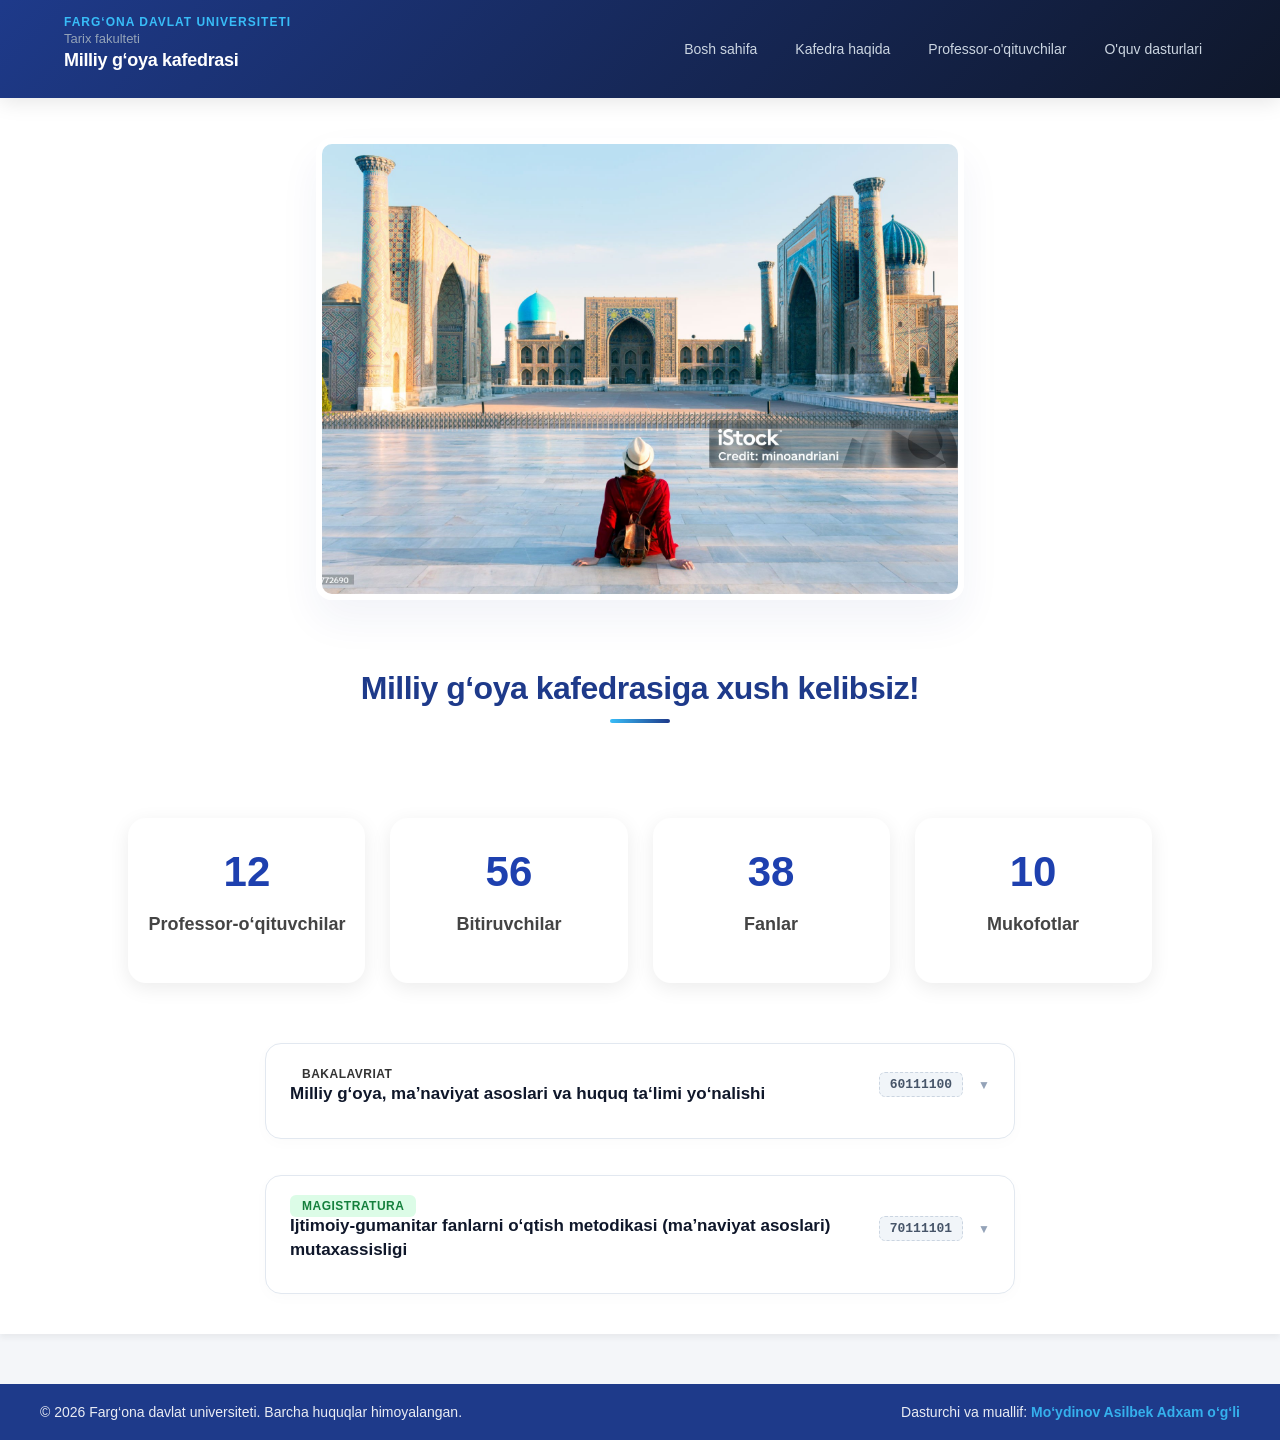
==== commit 184e60cf: "Add files via upload" ====
--- a/index.html
+++ b/index.html
@@ -30,86 +30,121 @@
 
         <div class="welcome-section">
             <h2>Milliy g‘oya kafedrasiga xush kelibsiz!</h2>
-            
+            <section class="stats-section">
+    <div class="stat-card">
+        <span class="stat-number" data-target="12">0</span>
+        <h3>Professor-o‘qituvchilar</h3>
+    </div>
+
+    <div class="stat-card">
+        <span class="stat-number" data-target="58">0</span>
+        <h3>Bitiruvchilar</h3>
+    </div>
+
+    <div class="stat-card">
+        <span class="stat-number" data-target="38">0</span>
+        <h3>Fanlar</h3>
+    </div>
+
+    <div class="stat-card">
+        <span class="stat-number" data-target="10">0</span>
+        <h3>Mukofotlar</h3>
+    </div>
+</section>
             <div class="program-grid">
                 
-                <div class="program-card">
-                    <div class="program-header" onclick="toggleProgram('bakalavr-content', this)">
-                        <div>
-                            <span class="program-badge bachelor">Bakalavriat</span>
-                            <h3 class="program-title">Milliy g‘oya, ma'naviyat asoslari va huquq ta'limi yo‘nalishi</h3>
-                        </div>
-                        <div class="right-area">
-                            <span class="program-code">60111100</span>
-                            <span class="arrow">▼</span>
-                        </div>
-                    </div>
-                    
-                    <div id="bakalavr-content" class="accordion-content">
-                        <div class="sub-menu-grid">
-                            <a href="docs/malaka_bakalavr.pdf" target="_blank" class="sub-menu-item">
-                                <span class="icon">📋</span>
-                                <div>
-                                    <h4>Malaka talablari</h4>
-                                    <p>Yo'nalishning rasmiy davlat standartlari</p>
-                                </div>
-                            </a>
-                            <a href="docs/reja_bakalavr.pdf" target="_blank" class="sub-menu-item">
-                                <span class="icon">📅</span>
-                                <div>
-                                    <h4>O‘quv rejalar</h4>
-                                    <p>Semestrlar bo'yicha fanlar taqsimoti</p>
-                                </div>
-                            </a>
-                            <a href="docs/dastur_bakalavr.pdf" target="_blank" class="sub-menu-item">
-                                <span class="icon">📚</span>
-                                <div>
-                                    <h4>O‘quv dasturlari</h4>
-                                    <p>Fanlarning sillabuslari va mundarijasi</p>
-                                </div>
-                            </a>
-                        </div>
-                    </div>
+                                   
+                   <div class="program-card">
+    <div class="program-header" onclick="toggleProgram('bakalavr-content', this)">
+        <div>
+            <span class="program-badge">Bakalavriat</span>
+            <h3 class="program-title">Milliy g‘oya, ma’naviyat asoslari va huquq ta‘limi yo‘nalishi</h3>
+        </div>
+        <div class="right-area">
+            <span class="program-code">60111100</span>
+            <span class="arrow">▼</span>
+        </div>
+    </div>
+
+    <div id="bakalavr-content" class="accordion-content">
+        <div class="sub-menu-grid">
+            <a href="docs/malaka_bakalavr.pdf" target="_blank" class="sub-menu-item">
+                <span class="icon">📋</span>
+                <div>
+                    <h4>Malaka talablari</h4>
+                    <p>Davlat ta'lim standartlari</p>
                 </div>
+            </a>
+            <a href="docs/reja_bakalavr.pdf" target="_blank" class="sub-menu-item">
+                <span class="icon">📅</span>
+                <div>
+                    <h4>O‘quv rejalar</h4>
+                    <p>Fanlar taqsimoti va semestrlar</p>
+                </div>
+            </a>
+            <a href="docs/dastur_bakalavr.pdf" target="_blank" class="sub-menu-item">
+                <span class="icon">📚</span>
+                <div>
+                    <h4>O‘quv dasturlari</h4>
+                    <p>Fanlar mundarijasi va dasturi</p>
+                </div>
+            </a>
+            <a href="bitiruvchilar.html" class="sub-menu-item">
+                <span class="icon">🎓</span>
+                <div>
+                    <h4>Bitiruvchilar</h4>
+                    <p>Talabalar ro'yxati va yutuqlari</p>
+                </div>
+            </a>
+            <a href="iqtidorli_talabalar.html" class="sub-menu-item">
+                <span class="icon">⭐</span>
+                <div>
+                    <h4>Iqtidorli talabalar</h4>
+                    <p>Yutuqlar va ilmiy faoliyatlar</p>
+                </div>
+            </a>
+        </div>
+    </div>
+</div>
 
-                <div class="program-card">
-                    <div class="program-header" onclick="toggleProgram('magistr-content', this)">
-                        <div>
-                            <span class="program-badge master">Magistratura</span>
-                            <h3 class="program-title">Ijtimoiy-gumanitar fanlarni o‘qtish metodikasi (ma’naviyat asoslari) mutaxassisligi</h3>
-                        </div>
-                        <div class="right-area">
-                            <span class="program-code">70111101</span>
-                            <span class="arrow">▼</span>
-                        </div>
-                    </div>
-                    
-                    <div id="magistr-content" class="accordion-content">
-                        <div class="sub-menu-grid">
-                            <a href="docs/malaka_magistr.pdf" target="_blank" class="sub-menu-item">
-                                <span class="icon">📋</span>
-                                <div>
-                                    <h4>Malaka talablari</h4>
-                                    <p>Magistratura mutaxassislik talablari</p>
-                                </div>
-                            </a>
-                            <a href="docs/reja_magistr.pdf" target="_blank" class="sub-menu-item">
-                                <span class="icon">📅</span>
-                                <div>
-                                    <h4>O‘quv rejalar</h4>
-                                    <p>Ilmiy va o'quv rejalari majmuasi</p>
-                                </div>
-                            </a>
-                            <a href="docs/dastur_magistr.pdf" target="_blank" class="sub-menu-item">
-                                <span class="icon">📚</span>
-                                <div>
-                                    <h4>O‘quv dasturlari</h4>
-                                    <p>Mutaxassislik fanlari dasturlari</p>
-                                </div>
-                            </a>
-                        </div>
-                    </div>
+<div class="program-card">
+    <div class="program-header" onclick="toggleProgram('magistr-content', this)">
+        <div>
+            <span class="program-badge master">Magistratura</span>
+            <h3 class="program-title">Ijtimoiy-gumanitar fanlarni o‘qtish metodikasi (ma’naviyat asoslari) mutaxassisligi</h3>
+        </div>
+        <div class="right-area">
+            <span class="program-code">70111101</span>
+            <span class="arrow">▼</span>
+        </div>
+    </div>
+    
+    <div id="magistr-content" class="accordion-content">
+        <div class="sub-menu-grid">
+            <a href="docs/malaka_magistr.pdf" target="_blank" class="sub-menu-item">
+                <span class="icon">📋</span>
+                <div>
+                    <h4>Malaka talablari</h4>
+                    <p>Magistratura mutaxassislik talablari</p>
                 </div>
+            </a>
+            <a href="docs/reja_magistr.pdf" target="_blank" class="sub-menu-item">
+                <span class="icon">📅</span>
+                <div>
+                    <h4>O‘quv rejalar</h4>
+                    <p>Ilmiy va o'quv rejalari majmuasi</p>
+                </div>
+            </a>
+            <a href="docs/dastur_magistr.pdf" target="_blank" class="sub-menu-item">
+                <span class="icon">📚</span>
+                <div>
+                    <h4>O‘quv dasturlari</h4>
+                    <p>Mutaxassislik fanlari dasturlari</p>
+                </div>
+            </a>
+        </div>
+    </div>
+</div>
 
             </div> </div> </section> <script>
         function toggleProgram(contentId, headerElement) {
@@ -139,6 +174,22 @@
         <p class="developer">Dasturchi va muallif: <a href="Mo‘ydinov Asilbek Adxam o‘g‘li" target="_blank">Mo‘ydinov Asilbek Adxam o‘g‘li</a></p>
     </div>
 </footer>
-
+<script>
+const counters = document.querySelectorAll('.stat-number');
+counters.forEach(counter => {
+    const updateCounter = () => {
+        const target = +counter.getAttribute('data-target');
+        const count = +counter.innerText;
+        const increment = target / 100;
+        if(count < target){
+            counter.innerText = Math.ceil(count + increment);
+            setTimeout(updateCounter, 20);
+        } else {
+            counter.innerText = target;
+        }
+    };
+    updateCounter();
+});
+</script>
 </body>
 </html>
--- a/style.css
+++ b/style.css
@@ -98,19 +98,91 @@
 }
 
 .teacher-grid {
-    display: flex;
+    display: grid;
+    grid-template-columns: repeat(4, minmax(200px, 1fr));
+    gap: 18px;
+    align-items: stretch;
+    justify-items: center;
+}
+
+.teacher-card {
+    background: linear-gradient(180deg, #ffffff 0%, #f8fbff 100%);
+    padding: 16px 14px;
+    border-radius: 14px;
+    width: 100%;
+    max-width: 220px;
+    min-height: 300px;
+    box-shadow: 0 8px 20px rgba(15, 23, 42, 0.08);
+    border-top: 3px solid #1e3a8a;
+    display: flex;
+    flex-direction: column;
+    align-items: center;
+    justify-content: flex-start;
+    text-align: center;
+}
+
+.teacher-avatar {
+    margin: 0 auto 12px auto;
+    width: 118px;
+    height: 118px;
+    display: flex;
+    align-items: center;
     justify-content: center;
-    gap: 20px;
-}
-
-.teacher-card {
-    background-color: white;
-    padding: 20px;
-    border-radius: 8px;
-    width: 250px;
-    box-shadow: 0 4px 10px rgba(0,0,0,0.08);
-    border-top: 4px solid #1e3a8a; /* Kartaning tepasiga ko'k chiziq */
-}/* Sillabuslar bo'limi dizayni */
+    border-radius: 18px;
+    padding: 4px;
+    background: linear-gradient(135deg, #ffffff 0%, #dbeafe 50%, #bfdbfe 100%);
+    box-shadow: 0 6px 14px rgba(30, 58, 138, 0.16);
+    border: 2px solid #1e3a8a;
+}
+
+.teacher-avatar-img {
+    width: 100%;
+    height: 100%;
+    border-radius: 14px;
+    object-fit: cover;
+    background-color: #ffffff;
+    display: block;
+}
+
+.teacher-card .role {
+    margin: 0 0 4px 0;
+    font-size: 14px;
+    font-weight: 700;
+    color: #1e3a8a;
+}
+
+.teacher-card .degree,
+.teacher-card .full-name {
+    margin: 0 0 4px 0;
+    font-size: 12.5px;
+    color: #475569;
+    line-height: 1.4;
+}
+
+.teacher-card .full-name {
+    margin-top: 2px;
+    font-weight: 700;
+    color: #0f172a;
+}
+
+@media (max-width: 1200px) {
+    .teacher-grid {
+        grid-template-columns: repeat(2, minmax(200px, 1fr));
+    }
+}
+
+@media (max-width: 640px) {
+    .teacher-grid {
+        grid-template-columns: 1fr;
+    }
+
+    .teacher-card {
+        max-width: 280px;
+        min-height: auto;
+    }
+}
+
+/* Sillabuslar bo'limi dizayni */
 #syllabus {
     padding: 50px;
     background-color: #ffffff;
@@ -775,4 +847,283 @@
         flex-direction: column;
         text-align: center;
     }
+}/* Boshlang'ich holatda ichki kontent yashirin bo'ladi */
+.accordion-content {
+    max-height: 0;
+    overflow: hidden;
+    transition: max-height 0.3s ease-out; /* Silliq ochilish effekti */
+}
+
+/* Blok faol (active) bo'lganda kontent ko'rinadi */
+.accordion-item.active .accordion-content {
+    max-height: 500px; /* Ichidagi elementlar sig'adigan ixtiyoriy balandlik */
+}
+
+/* Strelkani aylantirish effekti */
+.accordion-header .arrow {
+    transition: transform 0.3s ease;
+}
+
+.accordion-item.active .arrow {
+    transform: rotate(180deg); /* Bosilganda strelka tepaga qarasa */
+}
+
+.accordion-header {
+    cursor: pointer; /* Sichqoncha borganda bosiladigan qolishi uchun */
+}/* AI Chat umumiy qismi */
+.ai-chat-wrapper {
+    position: fixed;
+    bottom: 20px;
+    right: 20px;
+    z-index: 9999;
+    font-family: sans-serif;
+}
+
+/* Yumaloq ko'k tugma */
+.ai-chat-toggle-btn {
+    width: 60px;
+    height: 60px;
+    background-color: #0056b3;
+    color: white;
+    border: none;
+    border-radius: 50%;
+    font-size: 28px;
+    cursor: pointer;
+    box-shadow: 0 4px 15px rgba(0, 0, 0, 0.2);
+    display: flex;
+    align-items: center;
+    justify-content: center;
+    transition: transform 0.2s ease;
+}
+
+.ai-chat-toggle-btn:hover {
+    transform: scale(1.1);
+    background-color: #003d82;
+}
+
+/* Chat oynasi (boshida yashirin) */
+.ai-chat-box {
+    display: none;
+    flex-direction: column;
+    width: 320px;
+    height: 400px;
+    background-color: white;
+    border-radius: 12px;
+    box-shadow: 0 5px 25px rgba(0,0,0,0.15);
+    margin-bottom: 15px;
+    overflow: hidden;
+    border: 1px solid #e0e0e0;
+}
+
+/* Chat tepasi */
+.ai-chat-header {
+    background-color: #0056b3;
+    color: white;
+    padding: 12px 15px;
+    display: flex;
+    align-items: center;
+    gap: 8px;
+}
+
+.ai-status-dot {
+    width: 8px;
+    height: 8px;
+    background-color: #2ecc71;
+    border-radius: 50%;
+    display: inline-block;
+}
+
+.ai-chat-header h4 {
+    margin: 0;
+    flex-grow: 1;
+    font-size: 15px;
+}
+
+.close-chat-btn {
+    background: none;
+    border: none;
+    color: white;
+    font-size: 20px;
+    cursor: pointer;
+}
+
+/* Chat ichi (Xabarlar maydoni) */
+.ai-chat-body {
+    flex-grow: 1;
+    padding: 15px;
+    background-color: #f8f9fa;
+    overflow-y: auto;
+}
+
+.ai-message.system {
+    background-color: #e3f2fd;
+    color: #0d47a1;
+    padding: 10px;
+    border-radius: 8px;
+    font-size: 13px;
+    max-width: 85%;
+    line-height: 1.4;
+}
+
+/* Chat pastki qismi (Kiritish maydoni) */
+.ai-chat-footer {
+    display: flex;
+    padding: 10px;
+    border-top: 1px solid #eee;
+    background-color: white;
+}
+
+.ai-chat-footer input {
+    flex-grow: 1;
+    border: 1px solid #ccc;
+    padding: 8px 12px;
+    border-radius: 20px;
+    outline: none;
+    font-size: 13px;
+}
+
+.ai-chat-footer button {
+    background: none;
+    border: none;
+    color: #0056b3;
+    font-size: 18px;
+    cursor: pointer;
+    padding-left: 10px;
+}/* Kartochka ichidagi sarlavha (H3 yoki sarlavha klassi uchun) */
+.card-title {
+    font-size: 16px;          /* Shriftni sal kichikroq qilish */
+    font-weight: 600;         /* Qalinroq qilib ko'zga tashlanadigan qilish */
+    white-space: nowrap;      /* Matnni bir qatorga majburlash */
+    overflow: hidden;         /* Sig'magan joyini yashirish */
+    text-overflow: ellipsis;  /* Sig'magan joyiga uchta nuqta (...) qo'yish */
+    text-align: center;
+}
+
+/* Sarlavha tagidagi izoh matni uchun */
+.card-text {
+    font-size: 12px;          /* Izoh matnini biroz kichraytirish */
+    line-height: 1.4;         /* Qatorlar orasidagi masofa */
+    word-break: break-word;   /* So'zlarni bo'g'inlab emas, butunligicha pastga tushirish */
+    text-align: center;
+}/* Kartochka ichidagi sarlavhalar uchun (Masalan: Malaka talablari, O'quv rejalari) */
+.card h3, .card-title {
+    font-size: 15px;
+    font-weight: 700;
+    color: #0d47a1;          /* To'q ko'k rang (dizaynga mos) */
+    text-align: center;
+    margin-bottom: 8px;
+    white-space: normal;     /* Matnni tabiiy pastga tushishiga qo'yib beradi */
+    word-break: keep-all;    /* So'zlarni harflarga bo'lib yubormaydi, butunligicha saqlaydi */
+}
+
+/* Sarlavha tagidagi kichik matnlar uchun */
+.card p, .card-text {
+    font-size: 12px;
+    line-height: 1.4;
+    color: #555;
+    text-align: center;
+    word-break: keep-all;    /* Harflar ajralib ketishini oldini oladi */
+    overflow-wrap: break-word;
+}/* --- KAFEDRA KINTOCHKALARI UCHUN MAXSUS TUGATISH --- */
+
+/* 1. Asosiy to'r (Grid) konteyneri */
+.sub-menu-grid {
+    display: grid !important;
+    /* Kartochkalar ekran sig'ishiga qarab avtomatik joylashadi, minimal 180px bo'ladi */
+    grid-template-columns: repeat(auto-fit, minmax(180px, 1fr)) !important;
+    gap: 20px !important;            /* Kartochkalar orasidagi masofa */
+    padding: 15px !important;
+    width: 100% !important;
+    box-sizing: border-box !important;
+}
+
+/* 2. Har bir alohida kartochka (a tegi) */
+.sub-menu-item {
+    display: flex !important;
+    flex-direction: column !important; /* Ikonka tepada, matn pastda bo'lishi uchun */
+    align-items: center !important;    /* Ichidagi hamma narsani markazga tekshilaydi */
+    text-align: center !important;
+    padding: 20px 15px !important;    /* Ichki bo'shliqlar */
+    background: #ffffff !important;
+    border: 1px solid #e2e8f0 !important;
+    border-radius: 12px !important;    /* Burchaklarni chiroyli yumaloq qilish */
+    text-decoration: none !important;  /* Tagidagi chiziqni olib tashlaydi */
+    transition: all 0.3s ease !important;
+    box-shadow: 0 4px 6px -1px rgba(0, 0, 0, 0.05) !important;
+}
+
+/* Kartochkaga sichqoncha kelganda effekt */
+.sub-menu-item:hover {
+    transform: translateY(-4px) !important;
+    box-shadow: 0 10px 15px -3px rgba(0, 0, 0, 0.1) !important;
+    border-color: #3b82f6 !important;
+}
+
+/* 3. Ikonka stili */
+.sub-menu-item .icon {
+    font-size: 32px !important;        /* Ikonkani kattaroq va chiroyli qiladi */
+    margin-bottom: 12px !important;    /* Matndan masofasi */
+    display: inline-block !important;
+}
+
+/* 4. Sarlavhalar stili (Malaka talablari, O'quv rejalar...) */
+.sub-menu-item h4 {
+    font-size: 15px !important;
+    font-weight: 700 !important;
+    color: #1e293b !important;         /* To'q ko'rinishdagi professional rang */
+    margin: 0 0 6px 0 !important;
+    line-height: 1.3 !important;
+    word-break: keep-all !important;   /* So'zlarni harflarga bo'lib yubormaydi */
+    overflow-wrap: break-word !important;
+}
+
+/* 5. Kichik izoh matnlari stili */
+.sub-menu-item p {
+    font-size: 12px !important;
+    color: #64748b !important;         /* Yumshoq kulrang text */
+    margin: 0 !important;
+    line-height: 1.4 !important;
+    word-break: keep-all !important;   /* Bo'g'inlab xunuk ajratmaydi */
+    overflow-wrap: break-word !important;
+}/* Matn qirqilib qolishini butunlay o'chirish */
+.sub-menu-item h4, 
+.sub-menu-grid .sub-menu-item h4 {
+    max-width: 100% !important;
+    width: auto !important;
+    white-space: normal !important;   /* Matnni bir qatorga majburlashni o'chiradi */
+    overflow: visible !important;     /* Qirqib tashlashni taqiqlaydi */
+    text-overflow: clip !important;   /* Nuqtachalarni olib tashlaydi */
+}.stats-section{
+    display:grid;
+    grid-template-columns:repeat(auto-fit,minmax(220px,1fr));
+    gap:25px;
+    max-width:1200px;
+    margin:60px auto;
+    padding:0 20px;
+}
+
+.stat-card{
+    background:#fff;
+    border-radius:18px;
+    padding:30px 20px;
+    text-align:center;
+    box-shadow:0 5px 20px rgba(0,0,0,.08);
+    transition:.3s;
+}
+
+.stat-card:hover{
+    transform:translateY(-8px);
+}
+
+.stat-number{
+    display:block;
+    font-size:42px;
+    font-weight:700;
+    color:#1e40af;
+    margin-bottom:10px;
+}
+
+.stat-card h3{
+    font-size:18px;
+    color:#444;
 }
